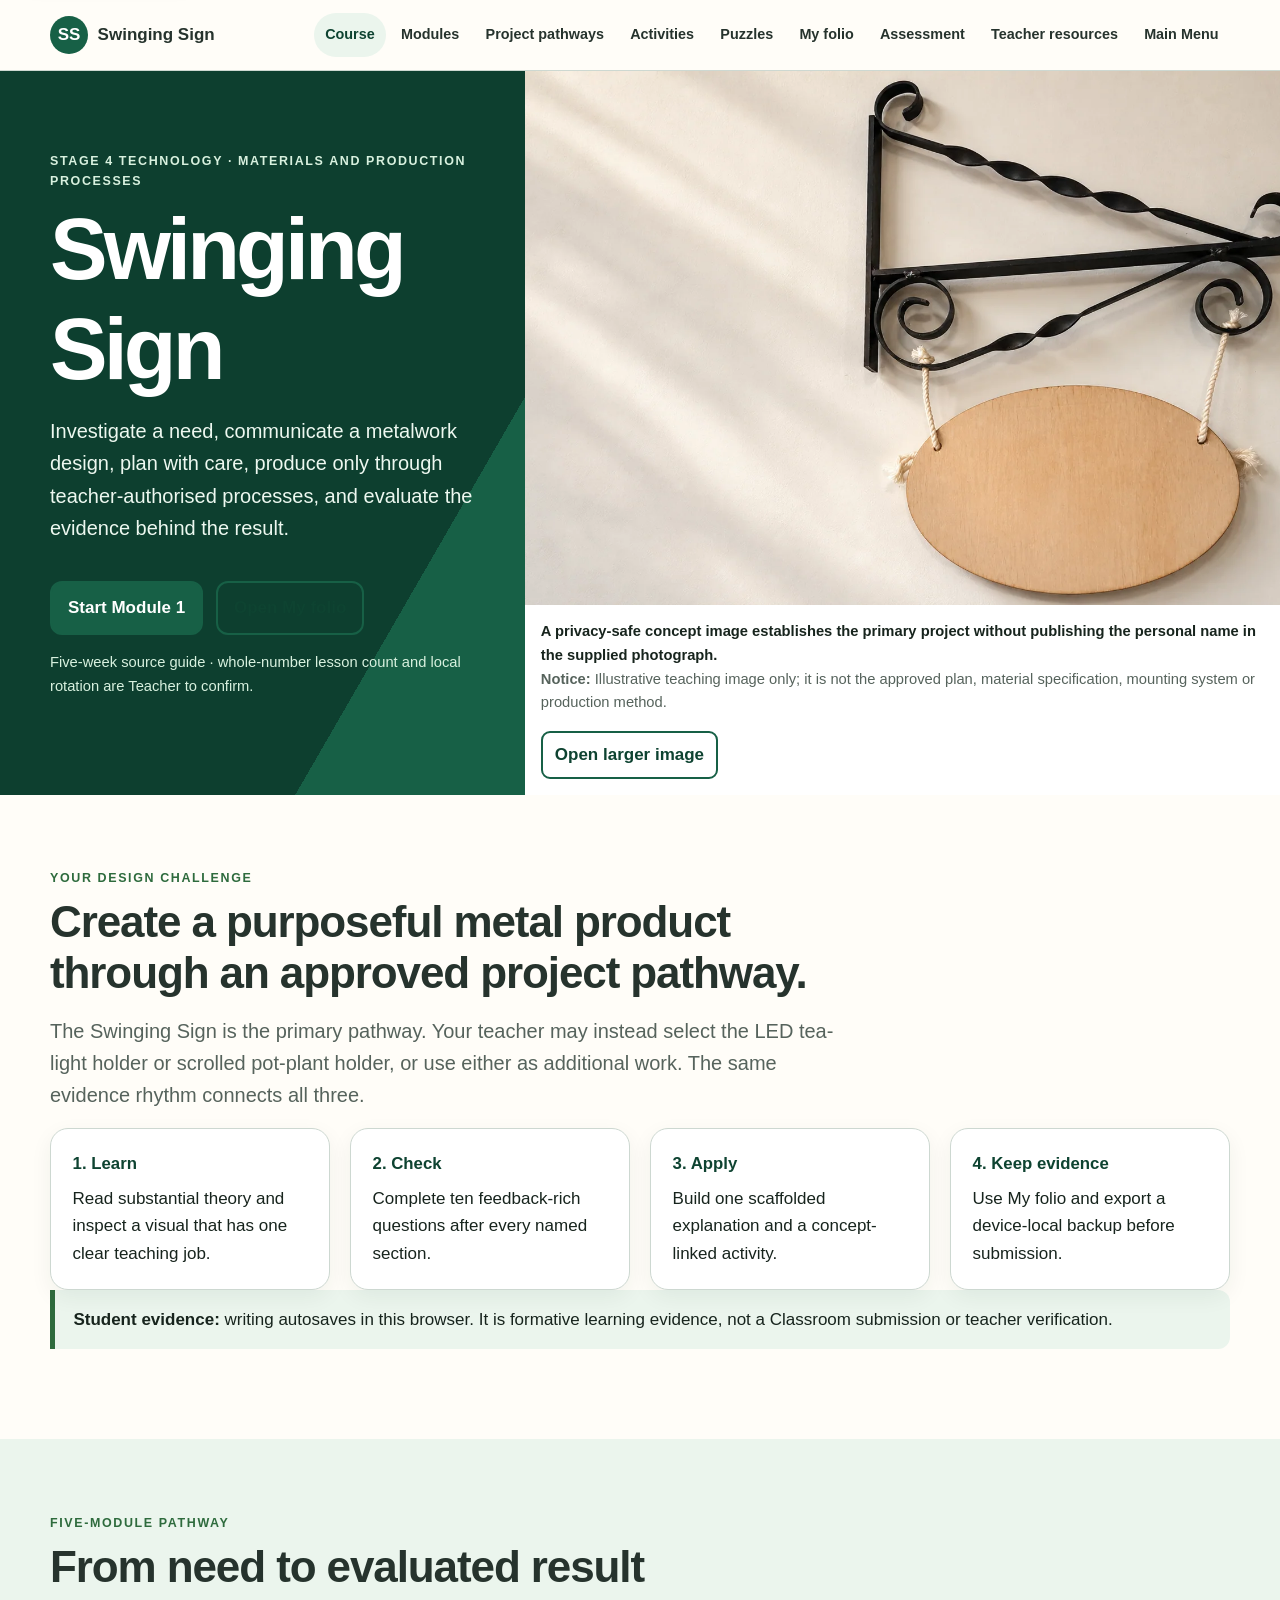
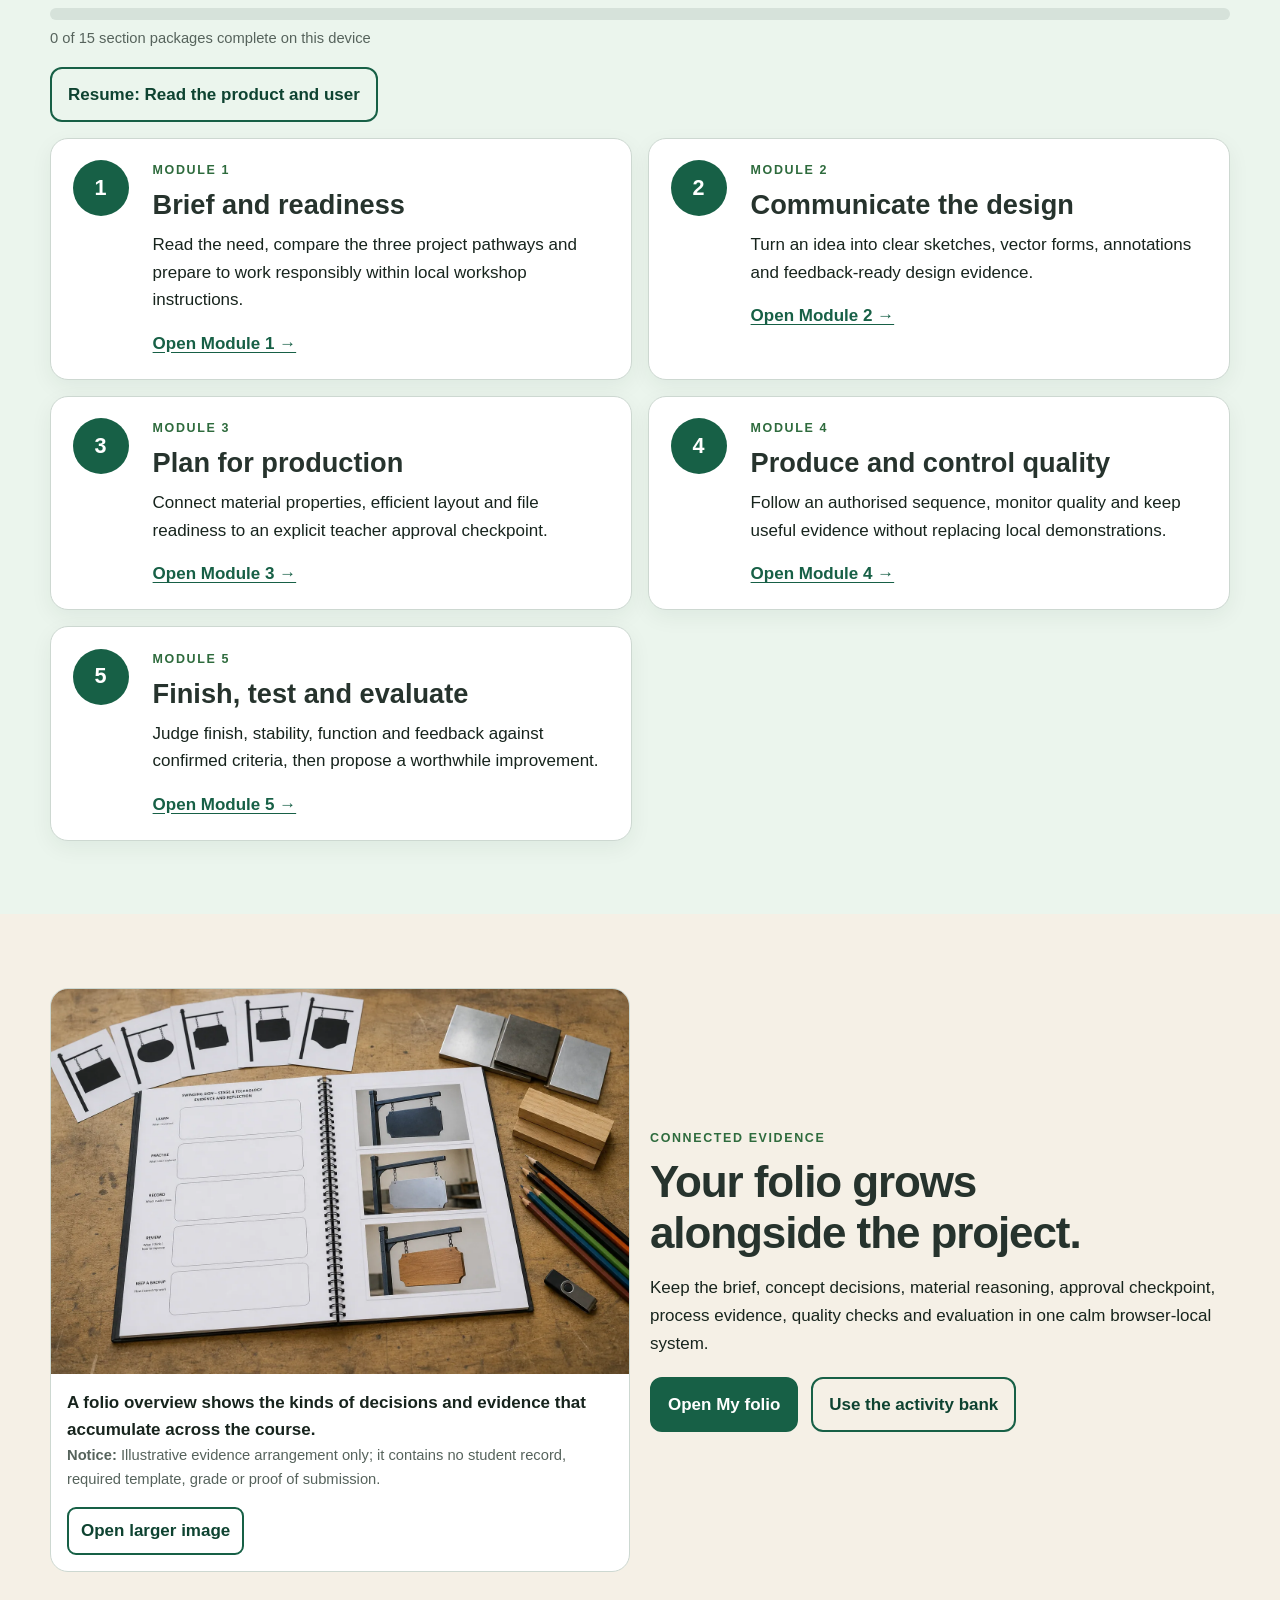
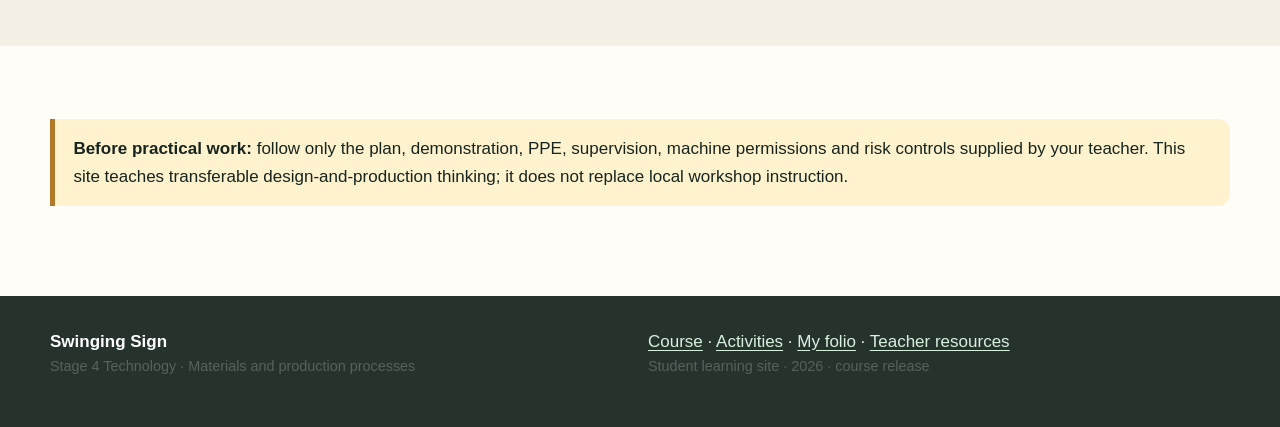
==== index.html @ ebb3c323 "Publish Stage 4 Swinging Sign course" ====
<!doctype html>
<html lang="en-AU">
<head>
  <meta charset="utf-8">
  <meta name="viewport" content="width=device-width, initial-scale=1">
  <link rel="icon" href="data:,">
  <meta name="description" content="A complete Stage 4 Technology learning course centred on the Swinging Sign project and two teacher-selected alternate pathways.">
  <title>Student course | Swinging Sign</title>
  <link rel="stylesheet" href="styles.css?v=20260831-1">
  <link rel="preload" as="image" href="assets/swinging-sign-hero-privacy-safe.webp">
</head>
<body>

<a class="skip-link" href="#main">Skip to main content</a>
<header class="site-header">
  <div class="nav-wrap">
    <a class="brand" href="index.html"><span class="brand-mark" aria-hidden="true">SS</span><span>Swinging Sign</span></a>
    <button class="nav-toggle" type="button" aria-expanded="false" aria-controls="site-nav">Menu</button>
    <nav class="site-nav" id="site-nav" aria-label="Main navigation"><a aria-current="page" href="index.html">Course</a><a href="index.html#modules">Modules</a><a href="project-pathways.html">Project pathways</a><a href="activities.html">Activities</a><a href="puzzles.html">Puzzles</a><a href="folio.html">My folio</a><a href="assessment.html">Assessment</a><a href="teacher-resources.html">Teacher resources</a><a href="https://stevencowell.github.io/Main-Page/">Main Menu</a></nav>
  </div>
</header>
<main id="main">
  <section class="course-hero"><div class="course-hero__inner"><div class="course-hero__copy"><p class="eyebrow">Stage 4 Technology · Materials and production processes</p><h1>Swinging Sign</h1><p class="lede">Investigate a need, communicate a metalwork design, plan with care, produce only through teacher-authorised processes, and evaluate the evidence behind the result.</p><div class="actions"><a class="button" href="modules/module-01.html">Start Module 1</a><a class="button secondary" href="folio.html">Open My folio</a></div><p class="hero-note">Five-week source guide · whole-number lesson count and local rotation are Teacher to confirm.</p></div><figure class="course-hero__image"><img src="assets/swinging-sign-hero-privacy-safe.webp" alt="Privacy-safe black metal swinging-sign bracket with an unlettered oval timber plaque on a light wall"><div class="visual-meta visual-meta--compact"><figcaption>A privacy-safe concept image establishes the primary project without publishing the personal name in the supplied photograph.</figcaption><p class="notice"><strong>Notice:</strong> Illustrative teaching image only; it is not the approved plan, material specification, mounting system or production method.</p><button class="open-larger" type="button" data-image-open data-image-src="assets/swinging-sign-hero-privacy-safe.webp" data-image-title="Swinging Sign course concept">Open larger image</button></div></figure></div></section>
  <section class="page-section"><div class="wrap"><p class="eyebrow">Your design challenge</p><h2>Create a purposeful metal product through an approved project pathway.</h2><p class="lede">The Swinging Sign is the primary pathway. Your teacher may instead select the LED tea-light holder or scrolled pot-plant holder, or use either as additional work. The same evidence rhythm connects all three.</p><div class="intro-grid"><article class="card routine-card"><strong>1. Learn</strong><p>Read substantial theory and inspect a visual that has one clear teaching job.</p></article><article class="card routine-card"><strong>2. Check</strong><p>Complete ten feedback-rich questions after every named section.</p></article><article class="card routine-card"><strong>3. Apply</strong><p>Build one scaffolded explanation and a concept-linked activity.</p></article><article class="card routine-card"><strong>4. Keep evidence</strong><p>Use My folio and export a device-local backup before submission.</p></article></div><p class="evidence-note"><strong>Student evidence:</strong> writing autosaves in this browser. It is formative learning evidence, not a Classroom submission or teacher verification.</p></div></section>
  <section class="page-section soft" id="modules"><div class="wrap"><p class="eyebrow">Five-module pathway</p><h2>From need to evaluated result</h2><div class="progress-shell" aria-hidden="true"><div class="progress-bar" data-course-progress></div></div><p class="progress-copy" data-course-progress-text></p><p><a class="button secondary" data-course-resume href="modules/module-01.html">Resume your next section</a></p><div class="module-grid"><article class="card module-card"><div class="module-number">1</div><div><p class="eyebrow">Module 1</p><h3>Brief and readiness</h3><p>Read the need, compare the three project pathways and prepare to work responsibly within local workshop instructions.</p><a href="modules/module-01.html">Open Module 1 →</a></div></article><article class="card module-card"><div class="module-number">2</div><div><p class="eyebrow">Module 2</p><h3>Communicate the design</h3><p>Turn an idea into clear sketches, vector forms, annotations and feedback-ready design evidence.</p><a href="modules/module-02.html">Open Module 2 →</a></div></article><article class="card module-card"><div class="module-number">3</div><div><p class="eyebrow">Module 3</p><h3>Plan for production</h3><p>Connect material properties, efficient layout and file readiness to an explicit teacher approval checkpoint.</p><a href="modules/module-03.html">Open Module 3 →</a></div></article><article class="card module-card"><div class="module-number">4</div><div><p class="eyebrow">Module 4</p><h3>Produce and control quality</h3><p>Follow an authorised sequence, monitor quality and keep useful evidence without replacing local demonstrations.</p><a href="modules/module-04.html">Open Module 4 →</a></div></article><article class="card module-card"><div class="module-number">5</div><div><p class="eyebrow">Module 5</p><h3>Finish, test and evaluate</h3><p>Judge finish, stability, function and feedback against confirmed criteria, then propose a worthwhile improvement.</p><a href="modules/module-05.html">Open Module 5 →</a></div></article></div></div></section>
  <section class="page-section sand"><div class="wrap feature-grid"><figure class="feature-visual"><img src="assets/teaching/folio-evidence-overview.webp" alt="Open Swinging Sign evidence folio with blank response spaces, progress photographs, materials and a backup drive"><div class="visual-meta"><figcaption>A folio overview shows the kinds of decisions and evidence that accumulate across the course.</figcaption><p class="notice"><strong>Notice:</strong> Illustrative evidence arrangement only; it contains no student record, required template, grade or proof of submission.</p><button class="open-larger" type="button" data-image-open data-image-src="assets/teaching/folio-evidence-overview.webp" data-image-title="Connected Swinging Sign folio evidence">Open larger image</button></div></figure><div><p class="eyebrow">Connected evidence</p><h2>Your folio grows alongside the project.</h2><p>Keep the brief, concept decisions, material reasoning, approval checkpoint, process evidence, quality checks and evaluation in one calm browser-local system.</p><div class="actions"><a class="button" href="folio.html">Open My folio</a><a class="button secondary" href="activities.html">Use the activity bank</a></div></div></section>
  <section class="page-section"><div class="wrap"><p class="teacher-confirm"><strong>Before practical work:</strong> follow only the plan, demonstration, PPE, supervision, machine permissions and risk controls supplied by your teacher. This site teaches transferable design-and-production thinking; it does not replace local workshop instruction.</p></div></section>
</main><footer class="footer"><div class="wrap footer-grid"><div><strong>Swinging Sign</strong><p class="fine">Stage 4 Technology · Materials and production processes</p></div><div><a href="index.html">Course</a> · <a href="activities.html">Activities</a> · <a href="folio.html">My folio</a> · <a href="teacher-resources.html">Teacher resources</a><p class="fine">Student learning site · <span data-year></span> · course release</p></div></div></footer>
<script src="course-map.js"></script><script src="shared.js?v=20260831-1"></script>
</body></html>
---- styles.css ----
:root {
  --ink: #17241d;
  --muted: #56635c;
  --paper: #fffdf8;
  --soft: #ebf5ed;
  --soft-2: #f5f0e6;
  --green: #176046;
  --green-2: #2e6b3d;
  --green-dark: #0e4331;
  --brass: #b27a28;
  --charcoal: #26332d;
  --line: #cdd8d1;
  --warn: #fff3cf;
  --danger: #8d2b2b;
  --good: #176046;
  --shadow: 0 14px 36px rgba(22, 48, 36, 0.12);
  --radius: 18px;
  --wrap: 1180px;
}

* { box-sizing: border-box; }
html { scroll-behavior: smooth; }
body.modal-open { overflow: hidden; }
.verified-video { margin: 1rem 0; padding: 1rem; border: 1px solid var(--line); border-radius: var(--radius-sm); background: var(--soft); }
.video-modal { position: fixed; inset: 0; z-index: 1000; display: grid; place-items: center; padding: 1rem; }
.video-modal[hidden] { display: none; }
.video-modal__backdrop { position: absolute; inset: 0; background: rgba(7, 23, 17, .82); }
.video-modal__dialog { position: relative; width: min(960px, 100%); max-height: calc(100vh - 2rem); overflow: auto; padding: 1rem; border-radius: var(--radius); background: var(--paper); box-shadow: 0 24px 80px rgba(0,0,0,.35); }
.video-modal__head { display: flex; gap: 1rem; align-items: center; justify-content: space-between; }
.video-modal__head h2 { margin: 0; }
.video-modal__close { min-height: 44px; }
.video-frame { aspect-ratio: 16 / 9; margin-top: 1rem; background: #000; }
.video-frame iframe { width: 100%; height: 100%; border: 0; }
body {
  margin: 0;
  color: var(--ink);
  background: var(--paper);
  font-family: Inter, Aptos, "Segoe UI", Arial, sans-serif;
  font-size: 17px;
  line-height: 1.62;
}
img { display: block; max-width: 100%; }
a { color: var(--green); text-underline-offset: 0.18em; }
a:hover { color: var(--green-dark); }
button, input, textarea, select { font: inherit; }
button, .button { min-height: 44px; }
h1, h2, h3, h4 { color: var(--charcoal); line-height: 1.15; text-wrap: balance; }
h1 { margin: 0 0 1rem; font-size: clamp(2.4rem, 7vw, 5.4rem); letter-spacing: -0.045em; }
h2 { margin: 0 0 1rem; font-size: clamp(1.75rem, 4vw, 2.75rem); letter-spacing: -0.025em; }
h3 { margin: 0 0 0.65rem; font-size: clamp(1.25rem, 2.5vw, 1.7rem); }
p { margin: 0 0 1rem; }
ul, ol { padding-left: 1.35rem; }

.skip-link {
  position: fixed;
  z-index: 1000;
  left: 1rem;
  top: -6rem;
  padding: 0.75rem 1rem;
  border-radius: 0 0 10px 10px;
  background: #fff;
  color: #000;
  box-shadow: var(--shadow);
}
.skip-link:focus { top: 0; }
.wrap { width: min(calc(100% - 2rem), var(--wrap)); margin-inline: auto; }
.eyebrow {
  margin: 0 0 0.55rem;
  color: var(--green-2);
  font-size: 0.78rem;
  font-weight: 800;
  letter-spacing: 0.13em;
  text-transform: uppercase;
}
.lede { max-width: 72ch; color: var(--muted); font-size: clamp(1.05rem, 2vw, 1.25rem); }
.fine { color: var(--muted); font-size: 0.9rem; }
.muted { color: var(--muted); }

.site-header {
  position: sticky;
  z-index: 100;
  top: 0;
  background: rgba(255, 253, 248, 0.96);
  border-bottom: 1px solid var(--line);
  backdrop-filter: blur(12px);
}
.nav-wrap {
  display: flex;
  align-items: center;
  gap: 1.5rem;
  width: min(calc(100% - 2rem), var(--wrap));
  min-height: 70px;
  margin-inline: auto;
}
.brand {
  display: inline-flex;
  flex: 0 0 auto;
  align-items: center;
  gap: 0.6rem;
  color: var(--charcoal);
  font-weight: 850;
  text-decoration: none;
}
.brand-mark {
  display: grid;
  width: 38px;
  height: 38px;
  place-items: center;
  border-radius: 50%;
  background: var(--green);
  color: #fff;
}
.site-nav {
  display: flex;
  align-items: center;
  gap: 0.2rem;
  margin-left: auto;
}
.site-nav a {
  padding: 0.62rem 0.72rem;
  border-radius: 999px;
  color: var(--charcoal);
  font-size: 0.9rem;
  font-weight: 700;
  text-decoration: none;
  white-space: nowrap;
}
.site-nav a:hover, .site-nav a[aria-current="page"] { background: var(--soft); color: var(--green-dark); }
.nav-toggle {
  display: none;
  margin-left: auto;
  border: 1px solid var(--green);
  border-radius: 10px;
  background: #fff;
  color: var(--green-dark);
  font-weight: 800;
}

.button {
  display: inline-flex;
  align-items: center;
  justify-content: center;
  padding: 0.72rem 1rem;
  border: 2px solid var(--green);
  border-radius: 12px;
  background: var(--green);
  color: #fff;
  font-weight: 800;
  text-decoration: none;
  cursor: pointer;
}
.button:hover { background: var(--green-dark); color: #fff; }
.button.secondary { background: transparent; color: var(--green-dark); }
.button.secondary:hover { background: var(--soft); }
.button.danger { border-color: #b04747; background: #fff; color: #7b2222; }
.actions { display: flex; flex-wrap: wrap; gap: 0.8rem; margin-top: 1.25rem; }

.course-hero {
  background: linear-gradient(120deg, #0d3f2f 0 42%, #176046 42% 100%);
  color: #fff;
}
.course-hero__inner {
  display: grid;
  grid-template-columns: minmax(0, 0.82fr) minmax(430px, 1.18fr);
  align-items: stretch;
  min-height: 610px;
}
.course-hero__copy { display: grid; align-content: center; padding: 5rem max(2rem, calc((100vw - var(--wrap)) / 2)); padding-right: 2rem; }
.course-hero h1, .course-hero h2 { color: #fff; }
.course-hero .eyebrow { color: #d8f1df; }
.course-hero .lede { color: #edf8f0; }
.course-hero__image { display: grid; grid-template-rows: minmax(430px, 1fr) auto; margin: 0; min-height: 430px; background: #fff; color: var(--ink); }
.course-hero__image img { width: 100%; height: 100%; min-height: 0; object-fit: cover; }
.hero-note { margin-top: 1rem; color: #d8f1df; font-size: 0.92rem; }

section.page-section { padding: 4.6rem 0; }
.soft { background: var(--soft); }
.sand { background: var(--soft-2); }
.intro-grid, .feature-grid, .pathway-grid, .teacher-grid { display: grid; gap: 1.25rem; }
.intro-grid { grid-template-columns: repeat(4, 1fr); }
.feature-grid { grid-template-columns: repeat(2, minmax(0, 1fr)); align-items: center; }
.feature-visual, .pathway-visual { margin: 0; overflow: hidden; border: 1px solid var(--line); border-radius: var(--radius); background: #fff; }
.feature-visual > img { width: 100%; display: block; }
.pathway-grid { grid-template-columns: repeat(3, minmax(0, 1fr)); }
.teacher-grid { grid-template-columns: repeat(2, minmax(0, 1fr)); }
.card {
  padding: 1.35rem;
  border: 1px solid var(--line);
  border-radius: var(--radius);
  background: #fff;
  box-shadow: 0 7px 22px rgba(19, 55, 39, 0.06);
}
.card > :last-child { margin-bottom: 0; }
.routine-card strong { display: block; margin-bottom: 0.45rem; color: var(--green-dark); font-size: 1.05rem; }
.evidence-note, .authority-note, .teacher-confirm {
  padding: 1rem 1.15rem;
  border-left: 5px solid var(--green-2);
  border-radius: 0 12px 12px 0;
  background: var(--soft);
}
.teacher-confirm { border-left-color: var(--brass); background: var(--warn); }
.module-grid { display: grid; grid-template-columns: repeat(2, minmax(0, 1fr)); gap: 1rem; }
.module-card { display: grid; grid-template-columns: 64px 1fr; gap: 1rem; }
.module-number {
  display: grid;
  width: 56px;
  height: 56px;
  place-items: center;
  border-radius: 50%;
  background: var(--green);
  color: #fff;
  font-size: 1.35rem;
  font-weight: 900;
}
.module-card a { font-weight: 800; }

.page-hero { padding: 3.3rem 0; background: linear-gradient(135deg, var(--green-dark), var(--green)); color: #fff; }
.page-hero h1, .page-hero h2 { color: #fff; }
.page-hero .eyebrow, .page-hero .lede { color: #e3f6e8; }
.module-hero { padding: 2.5rem 0 1.25rem; background: var(--soft); }
.module-hero__grid { display: grid; grid-template-columns: minmax(0, 1.02fr) minmax(350px, 0.98fr); gap: 2rem; align-items: center; }
.module-hero__image { overflow: hidden; margin: 0; border-radius: var(--radius); background: #fff; box-shadow: var(--shadow); }
.module-hero__image img { width: 100%; aspect-ratio: 16/9; object-fit: cover; }
.progress-shell { overflow: hidden; height: 12px; border-radius: 999px; background: #d6e2da; }
.progress-bar { width: 0; height: 100%; background: linear-gradient(90deg, var(--green-2), #57a56b); transition: width 220ms ease; }
.progress-copy { margin-top: 0.45rem; font-size: 0.92rem; color: var(--muted); }

.module-layout { display: grid; grid-template-columns: minmax(0, 1fr) 280px; gap: 2rem; align-items: start; padding-block: 2.2rem 5rem; }
.module-main { min-width: 0; }
.module-aside { position: sticky; top: 90px; }
.module-aside ol { margin: 0 0 1.2rem; }
.module-aside a { font-weight: 700; }
.presentation-card {
  display: grid;
  grid-template-columns: 54px 1fr auto;
  align-items: center;
  gap: 1rem;
  margin: 0 0 2.2rem;
  padding: 1.2rem;
  border: 2px solid var(--green-2);
  border-radius: var(--radius);
  background: #fff;
  box-shadow: var(--shadow);
}
.presentation-icon { display: grid; width: 54px; height: 54px; place-items: center; border-radius: 14px; background: #dceee1; color: var(--green-dark); font-size: 1.55rem; }
.presentation-card h2 { margin: 0 0 0.25rem; font-size: 1.35rem; }
.presentation-card p { margin: 0; color: var(--muted); }

.learning-section {
  margin: 0 0 2.5rem;
  padding: 1.4rem;
  border: 1px solid var(--line);
  border-radius: var(--radius);
  background: #fff;
  box-shadow: 0 10px 30px rgba(22, 48, 36, 0.07);
  scroll-margin-top: 90px;
}
.section-kicker { margin: 0 0 0.4rem; color: var(--green-2); font-weight: 850; }
.learning-intention { padding: 1rem; border-radius: 12px; background: var(--soft); }
.look-fors { display: grid; gap: 0.45rem; padding-left: 1.2rem; }
.theory-block { margin: 1.4rem 0; scroll-margin-top: 95px; }
.theory-block h3 { color: var(--green-dark); }
.vocabulary-grid { display: grid; grid-template-columns: repeat(2, minmax(0, 1fr)); gap: 0.7rem; }
.vocab-item { padding: 0.8rem; border-radius: 12px; background: var(--soft-2); }
.vocab-item dt { font-weight: 850; color: var(--charcoal); }
.vocab-item dd { margin: 0.2rem 0 0; }
.misconception { margin: 1.2rem 0; padding: 1rem; border: 1px solid #e3c577; border-radius: 12px; background: var(--warn); }
.takeaway { padding: 1rem; border-radius: 12px; background: var(--charcoal); color: #fff; }
.local-boundary { padding: 1rem; border-left: 5px solid var(--brass); background: #fff8e6; }

.learning-visual { margin: 1.5rem 0; overflow: hidden; border: 1px solid var(--line); border-radius: 16px; background: #fff; }
.learning-visual img { width: 100%; aspect-ratio: 3/2; object-fit: cover; }
.visual-meta figcaption { padding: 0.9rem 1rem 0; font-weight: 750; }
.visual-meta--compact figcaption { font-size: 0.92rem; }
.notice { padding: 0 1rem; color: var(--muted); font-size: 0.92rem; }
.open-larger { display: inline-block; min-height: 42px; margin: 0 1rem 1rem; padding: 0.5rem 0.75rem; border: 2px solid var(--green); border-radius: 9px; background: #fff; color: var(--green-dark); font: inherit; font-weight: 800; cursor: pointer; }
.open-larger:hover { background: var(--soft); }
.media-pathway { margin: 1.4rem 0; padding: 1rem; border: 1px solid var(--line); border-radius: 14px; background: var(--soft); }
.media-pathway ol { margin-bottom: 0.5rem; }
.video-card { display: grid; grid-template-columns: 160px 1fr; gap: 1rem; align-items: center; margin-top: 1rem; padding: 0.9rem; border-radius: 12px; background: #fff; }
.video-card img { width: 160px; aspect-ratio: 16/9; object-fit: cover; border-radius: 9px; }

.learning-package { margin: 0; border: 2px solid var(--green-2); border-radius: 14px; background: #fff; scroll-margin-top: 90px; }
.learning-package > summary { padding: 1rem 1.1rem; color: var(--green-dark); font-size: 1.05rem; font-weight: 900; cursor: pointer; }
.package-body { padding: 0 1.1rem 1.2rem; }
.package-label { display: inline-block; padding: 0.2rem 0.55rem; border-radius: 999px; background: var(--soft); color: var(--green-dark); font-size: 0.82rem; font-weight: 850; }
.mcq-question { margin: 1.1rem 0; padding: 1rem; border: 1px solid var(--line); border-radius: 12px; }
.mcq-question legend { padding: 0 0.25rem; font-weight: 850; }
.option-row { display: grid; grid-template-columns: 24px 1fr; gap: 0.55rem; align-items: start; margin: 0.55rem 0; padding: 0.55rem; border-radius: 9px; }
.option-row:has(input:checked) { background: var(--soft); }
.option-row input { width: 20px; height: 20px; margin-top: 0.15rem; }
.question-feedback { min-height: 1.5rem; margin: 0.45rem 0 0; padding: 0.5rem 0.65rem; border-radius: 8px; background: #f3f6f4; font-size: 0.93rem; }
.question-feedback.correct { background: #e5f4e8; color: #10452d; }
.question-feedback.try-again { background: #fff0e8; color: #76321e; }
.check-question { min-height: 40px; padding: 0.45rem 0.75rem; border: 1px solid var(--green); border-radius: 9px; background: #fff; color: var(--green-dark); font-weight: 800; cursor: pointer; }
.long-response { margin-top: 1.5rem; padding: 1rem; border-radius: 12px; background: var(--soft-2); }
textarea { width: 100%; min-height: 180px; padding: 0.8rem; border: 1px solid #829187; border-radius: 10px; background: #fff; color: var(--ink); resize: vertical; }
.save-status { color: var(--muted); font-weight: 700; }
.package-actions { display: flex; flex-wrap: wrap; gap: 0.6rem; margin-top: 1rem; }
.package-actions button, .package-actions a { min-height: 42px; padding: 0.55rem 0.8rem; border: 1px solid var(--green); border-radius: 9px; background: #fff; color: var(--green-dark); font-weight: 800; cursor: pointer; }
.module-review { margin-top: 2rem; padding: 1.3rem; border: 2px solid var(--green); border-radius: var(--radius); background: var(--soft); }
.module-checklist { display: grid; gap: 0.7rem; padding: 0; list-style: none; }
.module-checklist li { display: grid; grid-template-columns: 28px 1fr; gap: 0.6rem; align-items: start; }
.check-state { display: grid; width: 24px; height: 24px; place-items: center; border-radius: 50%; background: #d5e0d8; color: var(--green-dark); font-weight: 900; }
.check-state.complete { background: var(--green); color: #fff; }
.module-nav { display: flex; justify-content: space-between; gap: 1rem; margin-top: 1.6rem; }

.pathway-card { overflow: hidden; padding: 0; }
.pathway-card img { width: 100%; aspect-ratio: 4/3; object-fit: contain; background: #fff; }
.pathway-card__body { padding: 1.2rem; }
.pathway-card .pathway-visual { border: 0; border-radius: 0; }
.image-modal { position: fixed; inset: 0; z-index: 1000; display: grid; place-items: center; padding: 1rem; }
.image-modal[hidden] { display: none; }
.image-modal__backdrop { position: absolute; inset: 0; background: rgba(7, 23, 17, .88); }
.image-modal__dialog { position: relative; width: min(1100px, 100%); max-height: calc(100vh - 2rem); overflow: auto; padding: 1rem; border-radius: var(--radius); background: var(--paper); box-shadow: 0 24px 80px rgba(0,0,0,.4); }
.image-modal__head { display: flex; gap: 1rem; align-items: center; justify-content: space-between; margin-bottom: 0.75rem; }
.image-modal__head h2 { margin: 0; }
.image-modal__close { min-height: 44px; }
.image-modal__dialog > img { display: block; width: 100%; max-height: calc(100vh - 10rem); object-fit: contain; background: #fff; }
.status-pill { display: inline-block; padding: 0.18rem 0.55rem; border-radius: 999px; background: var(--soft); color: var(--green-dark); font-size: 0.8rem; font-weight: 850; }
.activity-bank, .puzzle-bank { display: grid; gap: 1rem; }
.activity-card > summary, .puzzle-card > summary { padding: 1rem; font-weight: 850; cursor: pointer; }
.activity-body, .puzzle-body { padding: 0 1rem 1rem; }
.activity-response { min-height: 130px; }
.low-tech { padding: 0.8rem; border-left: 4px solid var(--brass); background: #fff8e8; }

.folio-shell { display: grid; grid-template-columns: minmax(0, 1fr) 280px; gap: 1.4rem; align-items: start; }
.folio-tools { position: sticky; top: 90px; }
.folio-stage { margin-bottom: 1rem; padding: 1.2rem; border: 1px solid var(--line); border-radius: var(--radius); background: #fff; }
.folio-stage textarea { min-height: 220px; }
.image-preview { max-height: 320px; margin-top: 0.7rem; border-radius: 12px; object-fit: contain; }
.file-help { color: var(--muted); font-size: 0.9rem; }
.assessment-boundary { max-width: 900px; }
.resource-list { display: grid; gap: 0.8rem; padding: 0; list-style: none; }
.resource-list a { font-weight: 850; }

.footer { padding: 2rem 0; background: var(--charcoal); color: #e7efe9; }
.footer a { color: #d8f1df; }
.footer strong { color: #fff; }
.footer-grid { display: grid; grid-template-columns: 1fr 1fr; gap: 1rem; }

[hidden] { display: none !important; }
:focus-visible { outline: 4px solid #e2a84e; outline-offset: 3px; }

@media (max-width: 900px) {
  .course-hero__inner, .module-hero__grid, .module-layout, .folio-shell, .feature-grid { grid-template-columns: 1fr; }
  .course-hero__copy { padding: 3.5rem 1.25rem; }
  .course-hero__image { grid-template-rows: minmax(330px, auto) auto; min-height: 330px; }
  .module-aside, .folio-tools { position: static; order: -1; }
  .intro-grid { grid-template-columns: repeat(2, minmax(0, 1fr)); }
  .pathway-grid { grid-template-columns: 1fr; }
  .nav-toggle { display: inline-flex; align-items: center; justify-content: center; padding: 0.55rem 0.8rem; }
  .site-nav {
    position: absolute;
    inset: 70px 0 auto 0;
    display: none;
    max-height: calc(100vh - 70px);
    overflow-y: auto;
    padding: 0.75rem 1rem 1rem;
    border-bottom: 1px solid var(--line);
    background: var(--paper);
    box-shadow: var(--shadow);
  }
  .site-nav.open { display: grid; }
  .site-nav a { padding: 0.8rem; border-radius: 9px; }
}

@media (max-width: 620px) {
  body { font-size: 16px; }
  .wrap, .nav-wrap { width: min(calc(100% - 1.25rem), var(--wrap)); }
  .brand span:last-child { max-width: 175px; line-height: 1.05; }
  .course-hero__inner { min-height: auto; }
  .course-hero__copy { padding: 3rem 0.8rem; }
  .course-hero__image { grid-template-rows: minmax(260px, auto) auto; min-height: 260px; }
  .intro-grid, .module-grid, .teacher-grid, .vocabulary-grid { grid-template-columns: 1fr; }
  .module-card { grid-template-columns: 48px 1fr; }
  .module-number { width: 44px; height: 44px; font-size: 1.05rem; }
  .presentation-card { grid-template-columns: 48px 1fr; }
  .presentation-card .button { grid-column: 1 / -1; width: 100%; }
  .learning-section { padding: 1rem; }
  .video-card { grid-template-columns: 1fr; }
  .video-card img { width: 100%; }
  .module-nav, .footer-grid { display: grid; grid-template-columns: 1fr; }
  .module-nav a { width: 100%; }
}

@media print {
  .site-header, .footer, .nav-toggle, .button, .open-larger, .video-modal, .image-modal, .package-actions, .module-aside, .folio-tools, .module-nav { display: none !important; }
  body { background: #fff; color: #000; font-size: 11pt; }
  .wrap { width: 100%; }
  .page-hero, .module-hero { padding: 0 0 1rem; background: #fff; color: #000; }
  .page-hero h1, .page-hero h2, .module-hero h1, .module-hero h2 { color: #000; }
  .learning-section, .folio-stage, .card, .module-review { break-inside: avoid; box-shadow: none; }
  .learning-package { border: 1px solid #777; }
  .learning-package[open] .package-body { display: block; }
  .learning-visual img { max-height: 150mm; object-fit: contain; }
  a { color: #000; text-decoration: none; }
}
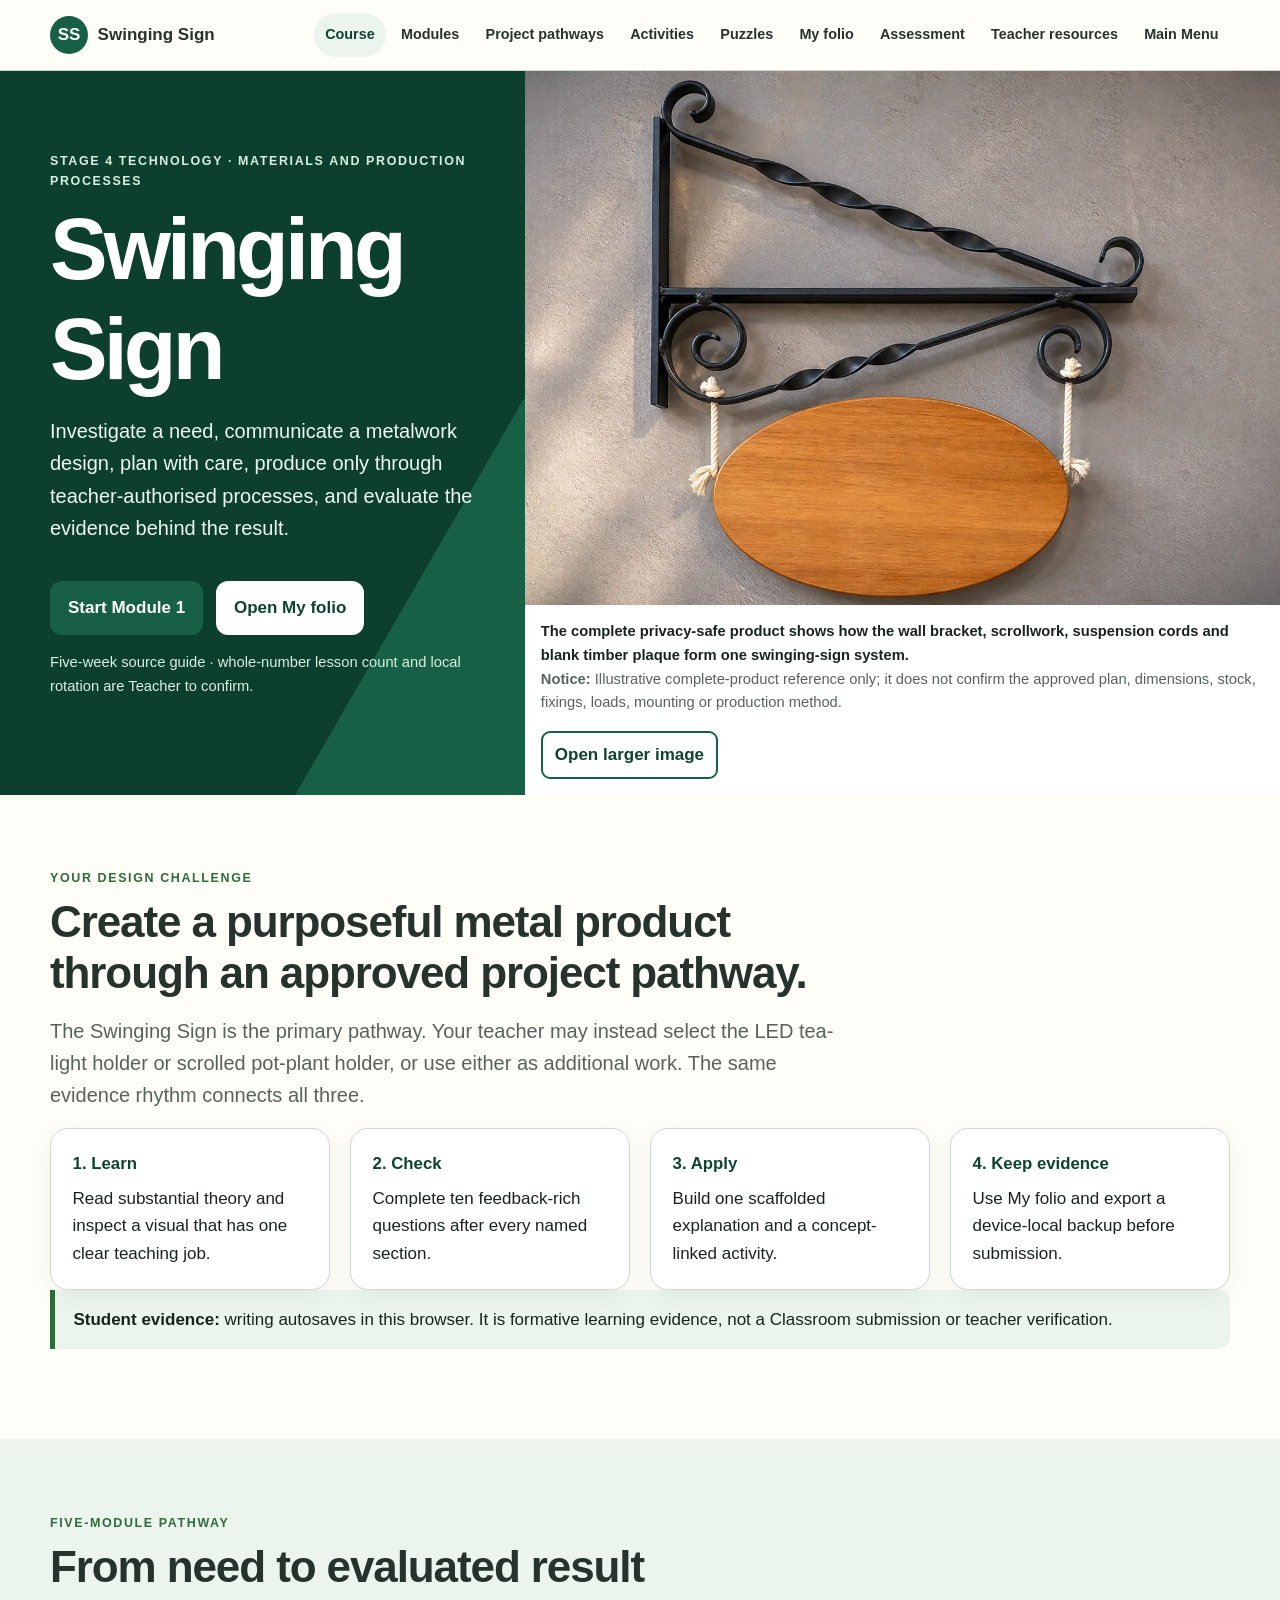
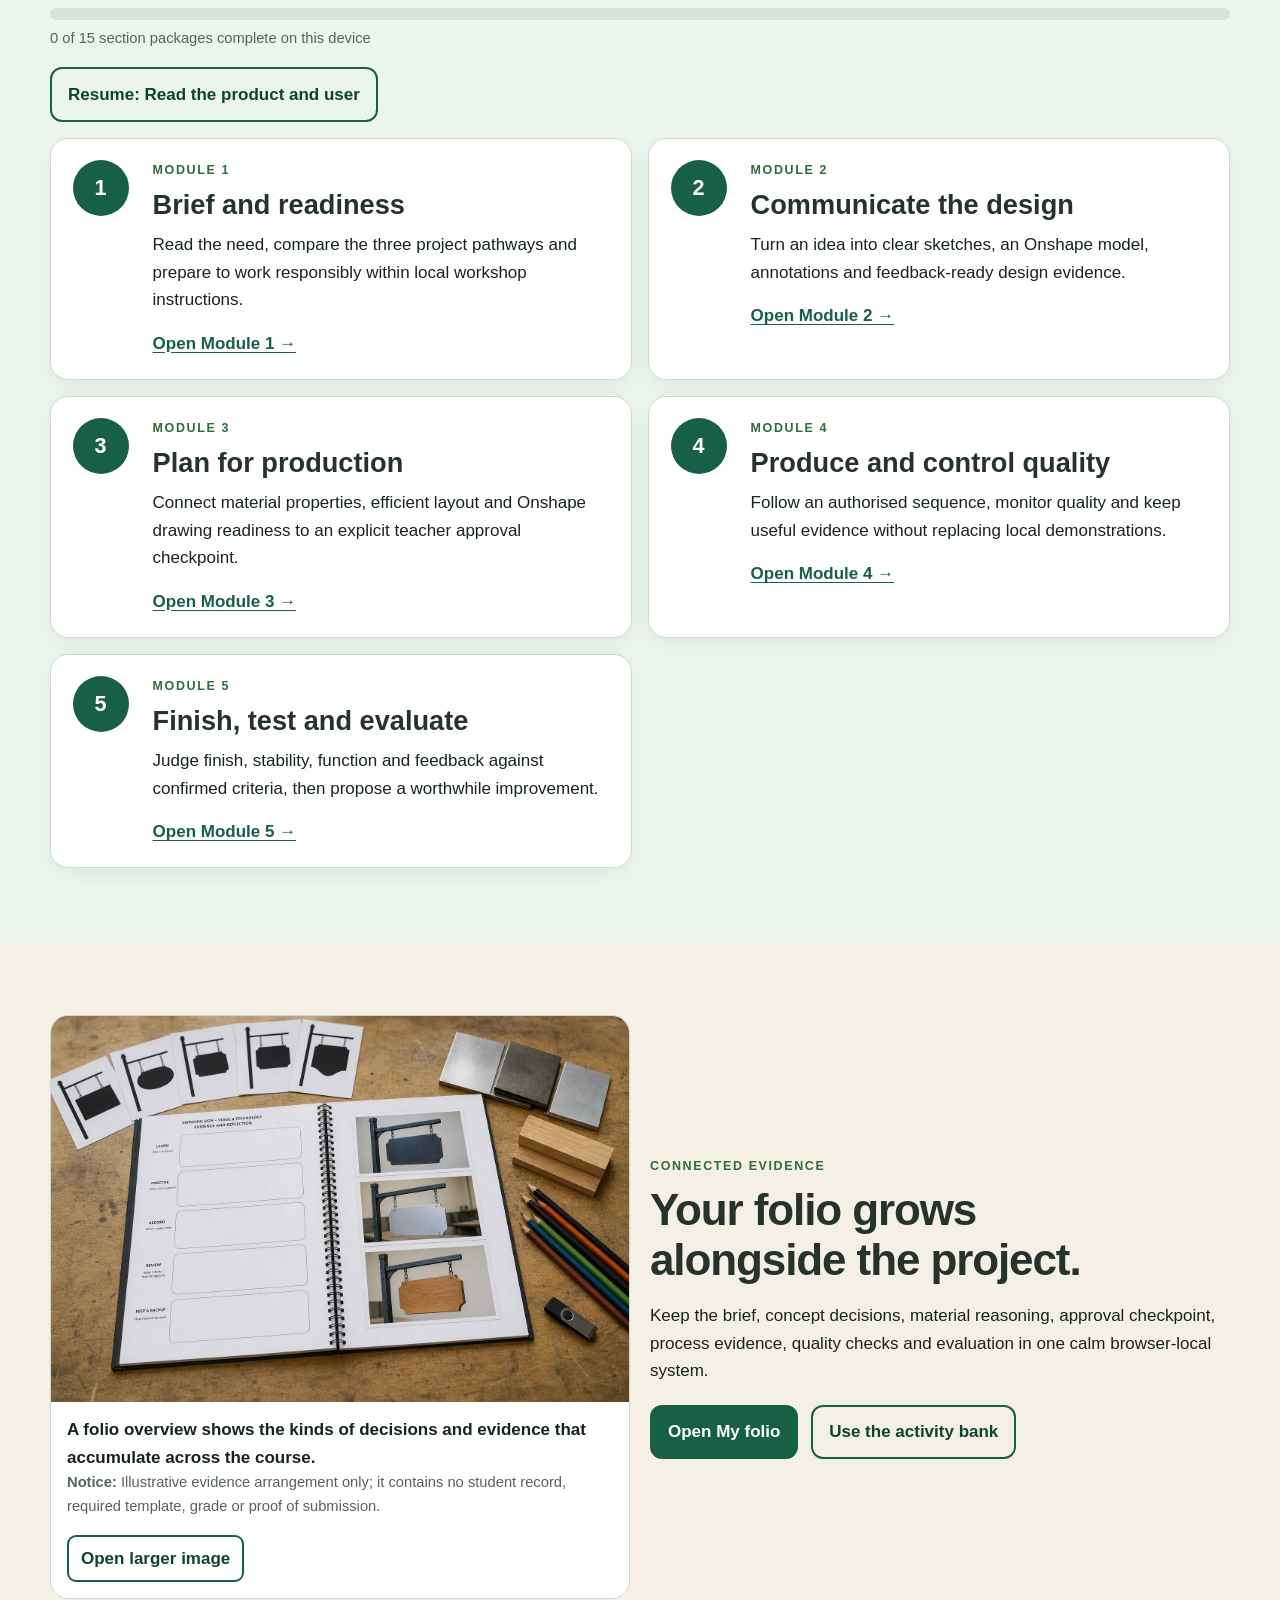
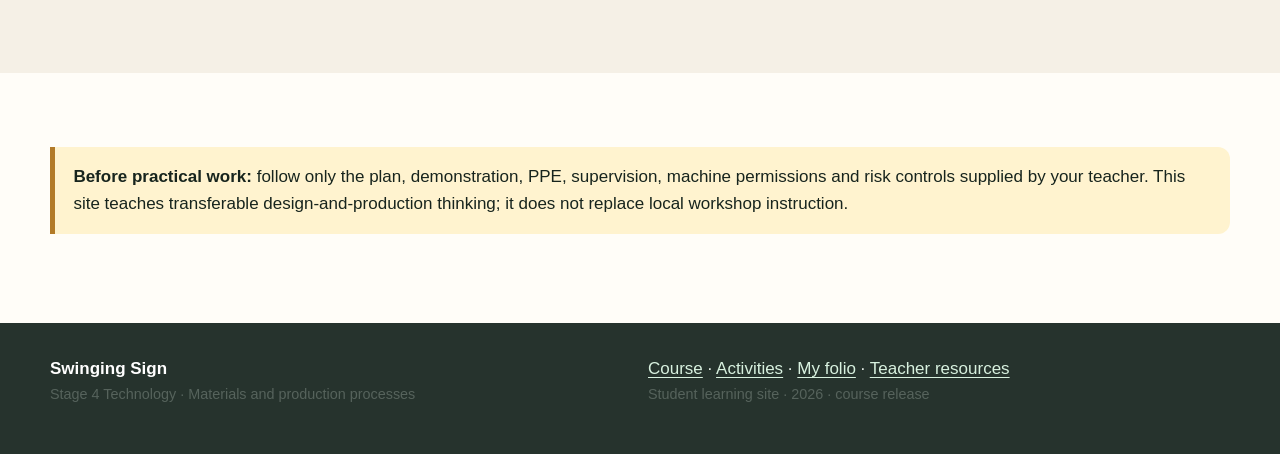
==== commit bc4699f4: "Replace hero and adopt Onshape workflow" ====
--- a/index.html
+++ b/index.html
@@ -6,8 +6,8 @@
   <link rel="icon" href="data:,">
   <meta name="description" content="A complete Stage 4 Technology learning course centred on the Swinging Sign project and two teacher-selected alternate pathways.">
   <title>Student course | Swinging Sign</title>
-  <link rel="stylesheet" href="styles.css?v=20260831-1">
-  <link rel="preload" as="image" href="assets/swinging-sign-hero-privacy-safe.webp">
+  <link rel="stylesheet" href="styles.css?v=20260901-1">
+  <link rel="preload" as="image" href="assets/swinging-sign-hero-privacy-safe.webp?v=20260901-1">
 </head>
 <body>
 
@@ -20,9 +20,9 @@
   </div>
 </header>
 <main id="main">
-  <section class="course-hero"><div class="course-hero__inner"><div class="course-hero__copy"><p class="eyebrow">Stage 4 Technology · Materials and production processes</p><h1>Swinging Sign</h1><p class="lede">Investigate a need, communicate a metalwork design, plan with care, produce only through teacher-authorised processes, and evaluate the evidence behind the result.</p><div class="actions"><a class="button" href="modules/module-01.html">Start Module 1</a><a class="button secondary" href="folio.html">Open My folio</a></div><p class="hero-note">Five-week source guide · whole-number lesson count and local rotation are Teacher to confirm.</p></div><figure class="course-hero__image"><img src="assets/swinging-sign-hero-privacy-safe.webp" alt="Privacy-safe black metal swinging-sign bracket with an unlettered oval timber plaque on a light wall"><div class="visual-meta visual-meta--compact"><figcaption>A privacy-safe concept image establishes the primary project without publishing the personal name in the supplied photograph.</figcaption><p class="notice"><strong>Notice:</strong> Illustrative teaching image only; it is not the approved plan, material specification, mounting system or production method.</p><button class="open-larger" type="button" data-image-open data-image-src="assets/swinging-sign-hero-privacy-safe.webp" data-image-title="Swinging Sign course concept">Open larger image</button></div></figure></div></section>
+  <section class="course-hero"><div class="course-hero__inner"><div class="course-hero__copy"><p class="eyebrow">Stage 4 Technology · Materials and production processes</p><h1>Swinging Sign</h1><p class="lede">Investigate a need, communicate a metalwork design, plan with care, produce only through teacher-authorised processes, and evaluate the evidence behind the result.</p><div class="actions"><a class="button" href="modules/module-01.html">Start Module 1</a><a class="button secondary" href="folio.html">Open My folio</a></div><p class="hero-note">Five-week source guide · whole-number lesson count and local rotation are Teacher to confirm.</p></div><figure class="course-hero__image"><img src="assets/swinging-sign-hero-privacy-safe.webp?v=20260901-1" alt="A complete, privacy-safe Swinging Sign with a black scrollwork metal wall bracket, two white suspension cords and a blank oval timber plaque."><div class="visual-meta visual-meta--compact"><figcaption>The complete privacy-safe product shows how the wall bracket, scrollwork, suspension cords and blank timber plaque form one swinging-sign system.</figcaption><p class="notice"><strong>Notice:</strong> Illustrative complete-product reference only; it does not confirm the approved plan, dimensions, stock, fixings, loads, mounting or production method.</p><button class="open-larger" type="button" data-image-open data-image-src="assets/swinging-sign-hero-privacy-safe.webp?v=20260901-1" data-image-title="Swinging Sign complete product">Open larger image</button></div></figure></div></section>
   <section class="page-section"><div class="wrap"><p class="eyebrow">Your design challenge</p><h2>Create a purposeful metal product through an approved project pathway.</h2><p class="lede">The Swinging Sign is the primary pathway. Your teacher may instead select the LED tea-light holder or scrolled pot-plant holder, or use either as additional work. The same evidence rhythm connects all three.</p><div class="intro-grid"><article class="card routine-card"><strong>1. Learn</strong><p>Read substantial theory and inspect a visual that has one clear teaching job.</p></article><article class="card routine-card"><strong>2. Check</strong><p>Complete ten feedback-rich questions after every named section.</p></article><article class="card routine-card"><strong>3. Apply</strong><p>Build one scaffolded explanation and a concept-linked activity.</p></article><article class="card routine-card"><strong>4. Keep evidence</strong><p>Use My folio and export a device-local backup before submission.</p></article></div><p class="evidence-note"><strong>Student evidence:</strong> writing autosaves in this browser. It is formative learning evidence, not a Classroom submission or teacher verification.</p></div></section>
-  <section class="page-section soft" id="modules"><div class="wrap"><p class="eyebrow">Five-module pathway</p><h2>From need to evaluated result</h2><div class="progress-shell" aria-hidden="true"><div class="progress-bar" data-course-progress></div></div><p class="progress-copy" data-course-progress-text></p><p><a class="button secondary" data-course-resume href="modules/module-01.html">Resume your next section</a></p><div class="module-grid"><article class="card module-card"><div class="module-number">1</div><div><p class="eyebrow">Module 1</p><h3>Brief and readiness</h3><p>Read the need, compare the three project pathways and prepare to work responsibly within local workshop instructions.</p><a href="modules/module-01.html">Open Module 1 →</a></div></article><article class="card module-card"><div class="module-number">2</div><div><p class="eyebrow">Module 2</p><h3>Communicate the design</h3><p>Turn an idea into clear sketches, vector forms, annotations and feedback-ready design evidence.</p><a href="modules/module-02.html">Open Module 2 →</a></div></article><article class="card module-card"><div class="module-number">3</div><div><p class="eyebrow">Module 3</p><h3>Plan for production</h3><p>Connect material properties, efficient layout and file readiness to an explicit teacher approval checkpoint.</p><a href="modules/module-03.html">Open Module 3 →</a></div></article><article class="card module-card"><div class="module-number">4</div><div><p class="eyebrow">Module 4</p><h3>Produce and control quality</h3><p>Follow an authorised sequence, monitor quality and keep useful evidence without replacing local demonstrations.</p><a href="modules/module-04.html">Open Module 4 →</a></div></article><article class="card module-card"><div class="module-number">5</div><div><p class="eyebrow">Module 5</p><h3>Finish, test and evaluate</h3><p>Judge finish, stability, function and feedback against confirmed criteria, then propose a worthwhile improvement.</p><a href="modules/module-05.html">Open Module 5 →</a></div></article></div></div></section>
+  <section class="page-section soft" id="modules"><div class="wrap"><p class="eyebrow">Five-module pathway</p><h2>From need to evaluated result</h2><div class="progress-shell" aria-hidden="true"><div class="progress-bar" data-course-progress></div></div><p class="progress-copy" data-course-progress-text></p><p><a class="button secondary" data-course-resume href="modules/module-01.html">Resume your next section</a></p><div class="module-grid"><article class="card module-card"><div class="module-number">1</div><div><p class="eyebrow">Module 1</p><h3>Brief and readiness</h3><p>Read the need, compare the three project pathways and prepare to work responsibly within local workshop instructions.</p><a href="modules/module-01.html">Open Module 1 →</a></div></article><article class="card module-card"><div class="module-number">2</div><div><p class="eyebrow">Module 2</p><h3>Communicate the design</h3><p>Turn an idea into clear sketches, an Onshape model, annotations and feedback-ready design evidence.</p><a href="modules/module-02.html">Open Module 2 →</a></div></article><article class="card module-card"><div class="module-number">3</div><div><p class="eyebrow">Module 3</p><h3>Plan for production</h3><p>Connect material properties, efficient layout and Onshape drawing readiness to an explicit teacher approval checkpoint.</p><a href="modules/module-03.html">Open Module 3 →</a></div></article><article class="card module-card"><div class="module-number">4</div><div><p class="eyebrow">Module 4</p><h3>Produce and control quality</h3><p>Follow an authorised sequence, monitor quality and keep useful evidence without replacing local demonstrations.</p><a href="modules/module-04.html">Open Module 4 →</a></div></article><article class="card module-card"><div class="module-number">5</div><div><p class="eyebrow">Module 5</p><h3>Finish, test and evaluate</h3><p>Judge finish, stability, function and feedback against confirmed criteria, then propose a worthwhile improvement.</p><a href="modules/module-05.html">Open Module 5 →</a></div></article></div></div></section>
   <section class="page-section sand"><div class="wrap feature-grid"><figure class="feature-visual"><img src="assets/teaching/folio-evidence-overview.webp" alt="Open Swinging Sign evidence folio with blank response spaces, progress photographs, materials and a backup drive"><div class="visual-meta"><figcaption>A folio overview shows the kinds of decisions and evidence that accumulate across the course.</figcaption><p class="notice"><strong>Notice:</strong> Illustrative evidence arrangement only; it contains no student record, required template, grade or proof of submission.</p><button class="open-larger" type="button" data-image-open data-image-src="assets/teaching/folio-evidence-overview.webp" data-image-title="Connected Swinging Sign folio evidence">Open larger image</button></div></figure><div><p class="eyebrow">Connected evidence</p><h2>Your folio grows alongside the project.</h2><p>Keep the brief, concept decisions, material reasoning, approval checkpoint, process evidence, quality checks and evaluation in one calm browser-local system.</p><div class="actions"><a class="button" href="folio.html">Open My folio</a><a class="button secondary" href="activities.html">Use the activity bank</a></div></div></section>
   <section class="page-section"><div class="wrap"><p class="teacher-confirm"><strong>Before practical work:</strong> follow only the plan, demonstration, PPE, supervision, machine permissions and risk controls supplied by your teacher. This site teaches transferable design-and-production thinking; it does not replace local workshop instruction.</p></div></section>
 </main><footer class="footer"><div class="wrap footer-grid"><div><strong>Swinging Sign</strong><p class="fine">Stage 4 Technology · Materials and production processes</p></div><div><a href="index.html">Course</a> · <a href="activities.html">Activities</a> · <a href="folio.html">My folio</a> · <a href="teacher-resources.html">Teacher resources</a><p class="fine">Student learning site · <span data-year></span> · course release</p></div></div></footer>
--- a/styles.css
+++ b/styles.css
@@ -152,6 +152,17 @@
 .button:hover { background: var(--green-dark); color: #fff; }
 .button.secondary { background: transparent; color: var(--green-dark); }
 .button.secondary:hover { background: var(--soft); }
+.course-hero .button.secondary {
+  border-color: #fff;
+  background: #fff;
+  color: var(--green-dark);
+}
+.course-hero .button.secondary:hover,
+.course-hero .button.secondary:focus-visible {
+  border-color: var(--soft);
+  background: var(--soft);
+  color: var(--green-dark);
+}
 .button.danger { border-color: #b04747; background: #fff; color: #7b2222; }
 .actions { display: flex; flex-wrap: wrap; gap: 0.8rem; margin-top: 1.25rem; }
 
@@ -385,9 +396,10 @@
 }
 
 @media print {
-  .site-header, .footer, .nav-toggle, .button, .open-larger, .video-modal, .image-modal, .package-actions, .module-aside, .folio-tools, .module-nav { display: none !important; }
+  .site-header, .footer, .nav-toggle, .button, .open-larger, .video-modal, .image-modal, .package-actions, .module-aside, .folio-tools, .module-nav, .skip-link, [data-folio-image], label[for^="image-folio-"], .file-help, [data-remove-folio-image] { display: none !important; }
   body { background: #fff; color: #000; font-size: 11pt; }
   .wrap { width: 100%; }
+  .module-layout { display: block; padding: 0; }
   .page-hero, .module-hero { padding: 0 0 1rem; background: #fff; color: #000; }
   .page-hero h1, .page-hero h2, .module-hero h1, .module-hero h2 { color: #000; }
   .learning-section, .folio-stage, .card, .module-review { break-inside: avoid; box-shadow: none; }
